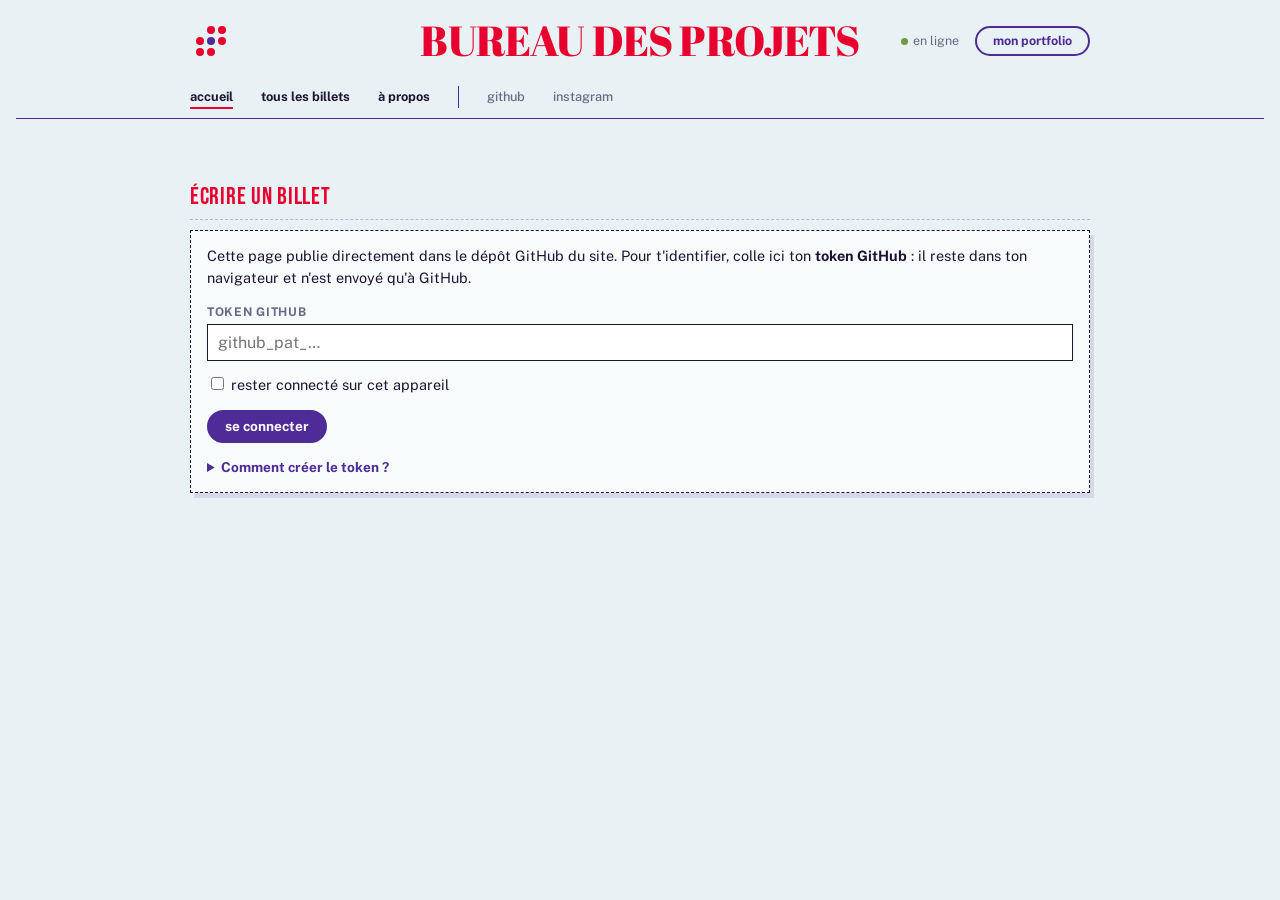
==== admin/index.html @ ff03bd20 "Adding admin post editor" ====
<!DOCTYPE html>
<html lang="fr">
<head>
<meta charset="UTF-8">
<meta name="viewport" content="width=device-width, initial-scale=1.0">
<meta name="robots" content="noindex, nofollow">
<title>bureau des projets - écrire</title>
<link rel="preconnect" href="https://fonts.googleapis.com">
<link rel="preconnect" href="https://fonts.gstatic.com" crossorigin>
<link href="https://fonts.googleapis.com/css2?family=Abril+Fatface&family=Bebas+Neue&family=Public+Sans:ital,wght@0,300..800;1,300..800&display=swap" rel="stylesheet">
<link rel="stylesheet" href="../style.css">
<link rel="stylesheet" href="admin.css">
<link rel="shortcut icon" type="image/png" href="../favicon.png"/>
</head>
<body>
<div class="wrap wrap-admin">

  <main class="admin" data-sans-bandeau>

    <h2>Écrire un billet</h2>
    <p id="message" class="msg" role="status" hidden></p>

    <!-- ============ 1. connexion ============ -->
    <section id="vue-connexion" class="panneau" hidden>
      <p>Cette page publie directement dans le dépôt GitHub du site. Pour t'identifier, colle ici ton <b>token GitHub</b> : il reste dans ton navigateur et n'est envoyé qu'à GitHub.</p>
      <label class="champ">
        <span>token GitHub</span>
        <input type="password" id="champ-token" autocomplete="off" spellcheck="false" placeholder="github_pat_…">
      </label>
      <label class="case">
        <input type="checkbox" id="case-durable"> rester connecté sur cet appareil
      </label>
      <p><button type="button" class="btn btn-principal" id="btn-connexion">se connecter</button></p>

      <details>
        <summary>Comment créer le token ?</summary>
        <ol>
          <li>Sur GitHub : <b>Settings → Developer settings → Personal access tokens → Fine-grained tokens → Generate new token</b>.</li>
          <li><b>Repository access</b> : « Only select repositories », puis <code>bureau-des-projets</code>.</li>
          <li><b>Permissions → Repository permissions → Contents</b> : « Read and write ».</li>
          <li>Choisis une durée d'expiration, génère, copie le token et colle-le ci-dessus.</li>
        </ol>
        <p class="aide">Ne mets jamais ce token dans un fichier du site. Si tu le perds ou le soupçonnes d'être exposé, révoque-le sur GitHub et crées-en un autre.</p>
      </details>
    </section>

    <!-- ============ 2. liste ============ -->
    <section id="vue-liste" hidden>
      <p class="actions">
        <button type="button" class="btn btn-principal" id="btn-nouveau">+ nouveau billet</button>
        <button type="button" class="btn" id="btn-deconnexion">se déconnecter</button>
      </p>

      <div id="bloc-brouillons" class="panneau" hidden>
        <h3>Brouillons sur cet appareil</h3>
        <ul id="liste-brouillons" class="liste-admin"></ul>
      </div>

      <div class="panneau">
        <h3>Billets publiés</h3>
        <ul id="liste-billets" class="liste-admin"></ul>
      </div>
    </section>

    <!-- ============ 3. éditeur ============ -->
    <section id="vue-editeur" hidden>
      <p class="actions">
        <button type="button" class="btn" id="btn-retour">← retour</button>
      </p>

      <div class="panneau">
        <label class="champ">
          <span>titre</span>
          <input type="text" id="champ-titre" maxlength="140" autocomplete="off" placeholder="Le titre de ton billet">
        </label>
        <div class="deux-champs">
          <label class="champ">
            <span>date</span>
            <input type="date" id="champ-date">
          </label>
          <label class="champ">
            <span>adresse (slug)</span>
            <input type="text" id="champ-slug" maxlength="60" autocomplete="off" spellcheck="false" placeholder="genere-depuis-le-titre">
          </label>
        </div>
      </div>

      <div class="onglets" role="tablist">
        <button type="button" role="tab" id="onglet-ecrire" class="onglet actif">écrire</button>
        <button type="button" role="tab" id="onglet-apercu" class="onglet">aperçu</button>
      </div>

      <div id="panneau-ecrire">
        <div class="outils">
          <div class="barre" id="barre" role="toolbar" aria-label="mise en forme">
            <div class="groupe">
              <button type="button" data-cmd="undo" title="Annuler">↶</button>
              <button type="button" data-cmd="redo" title="Rétablir">↷</button>
            </div>
            <div class="groupe">
              <button type="button" data-bloc="p" title="Paragraphe">Texte</button>
              <button type="button" data-bloc="h3" title="Titre de section">Titre</button>
              <button type="button" data-bloc="h4" title="Sous-titre">Sous-titre</button>
              <button type="button" data-bloc="blockquote" title="Citation">Citation</button>
            </div>
            <div class="groupe">
              <button type="button" data-cmd="bold" data-etat title="Gras (Ctrl+B)"><b>B</b></button>
              <button type="button" data-cmd="italic" data-etat title="Italique (Ctrl+I)"><i>I</i></button>
              <button type="button" data-cmd="underline" data-etat title="Souligné (Ctrl+U)"><u>U</u></button>
              <button type="button" data-cmd="strikeThrough" data-etat title="Barré"><s>S</s></button>
            </div>
            <div class="groupe">
              <button type="button" data-cmd="insertUnorderedList" data-etat title="Liste à puces">Liste</button>
              <button type="button" data-cmd="insertOrderedList" data-etat title="Liste numérotée">1. 2.</button>
            </div>
            <div class="groupe">
              <button type="button" data-align="" title="Aligner à gauche">Gauche</button>
              <button type="button" data-align="ali-centre" title="Centrer">Centre</button>
              <button type="button" data-align="ali-droite" title="Aligner à droite">Droite</button>
            </div>
            <div class="groupe">
              <button type="button" data-action="lien" title="Ajouter un lien (Ctrl+K)">Lien</button>
              <button type="button" data-cmd="unlink" title="Retirer le lien">Délier</button>
              <button type="button" data-action="image" title="Insérer une image">Image</button>
              <button type="button" data-cmd="insertHorizontalRule" title="Ligne de séparation">Séparateur</button>
              <button type="button" data-cmd="removeFormat" title="Effacer la mise en forme du texte sélectionné">Nettoyer</button>
            </div>
          </div>

          <div class="barre barre-image" id="barre-image" hidden>
            <span class="etiquette">image</span>
            <div class="groupe">
              <button type="button" data-taille="taille-s">Petite</button>
              <button type="button" data-taille="taille-m">Moyenne</button>
              <button type="button" data-taille="taille-l">Grande</button>
              <button type="button" data-taille="taille-xl">Pleine</button>
            </div>
            <div class="groupe">
              <button type="button" data-aligne="ali-gauche">Gauche</button>
              <button type="button" data-aligne="ali-centre">Centre</button>
              <button type="button" data-aligne="ali-droite">Droite</button>
            </div>
            <div class="groupe">
              <button type="button" data-img="alt" title="Description pour les lecteurs d'écran">Texte alt</button>
              <button type="button" data-img="haut" title="Monter">↑</button>
              <button type="button" data-img="bas" title="Descendre">↓</button>
              <button type="button" data-img="supprimer" class="danger">Supprimer</button>
            </div>
          </div>
        </div>

        <input type="file" id="fichier-image" accept="image/png,image/jpeg,image/webp,image/gif" multiple hidden>
        <div id="zone-ecriture" class="billet-corps zone-ecriture" contenteditable="true" spellcheck="true"></div>
        <p class="aide" id="compteur"></p>
      </div>

      <div id="panneau-apercu" hidden>
        <p class="aide">Aperçu avec le vrai style du site, tel que le billet sera publié.</p>
        <iframe id="cadre-apercu" title="aperçu du billet"></iframe>
      </div>

      <p class="actions actions-fin">
        <button type="button" class="btn btn-principal" id="btn-publier">publier</button>
        <button type="button" class="btn" id="btn-brouillon">enregistrer le brouillon</button>
        <span class="aide" id="info-brouillon"></span>
      </p>
    </section>

  </main>

</div>

<script src="../commun.js"></script>
<script src="github.js"></script>
<script src="editeur.js"></script>
<script src="app.js"></script>

</body>
</html>
---- style.css ----
:root{
  --bg: #e8f1f3;
  --text: #1f1433;
  --muted: #6b6785;
  --border: #1f1433;
  --border-soft: #b9b3d6;
  --card-bg: #f7fbfc;
  --accent: #e8002f;
  --violet: #4E2B97;
  --accent-visited: #4E2B97;
  --dot: #6f9c3e;
  --h1: "Public Sans", sans-serif;
  --display: "Public Sans", sans-serif;
  --titre: "Bebas Neue", sans-serif;
  --logo: "Abril Fatface", serif;
}

body{
  margin:0;
  padding:24px 16px 60px;
  background:var(--bg);
  color:var(--text);
  font-family: var(--display), serif;
  font-size: 17px;
  font-weight: 400;
  line-height:1.5;
  position:relative;
}
a{ color:var(--accent); }
a:visited{ color:var(--accent-visited); }

.wrap{
  max-width:900px;
  margin:0 auto;
  display:grid;
  grid-template-columns:1fr 220px;
  gap:36px;
  align-items:start;
}

@media (max-width:680px){
  .wrap{ grid-template-columns:1fr; }
  aside{ order:2; }
  main{ order:1; }
}

::selection{ background:var(--accent); color:var(--bg); }
.tagline{
  font-family:var(--h1), monospace;
  font-size:0.82rem;
  color:var(--muted);
  margin:8px 0 20px;
}

.tagline-date{
  font-family:var(--h1), monospace;
  font-size:0.82rem;
  font-weight: 200;
  color:var(--muted);
  margin:8px 0 20px;
}

.tagline-signature {
  font-family: var(--display), monospace;
  font-size: 1rem;
  font-weight: 500;
  color: var(--muted);
  margin: 8px 0 20px;
  text-align: end;
}

.statut{
  font-family: var(--h1), monospace;
  font-size:0.8rem;
  background:var(--card-bg);
  border:1px solid var(--border);
  padding:6px 10px;
  display:inline-block;
  margin-bottom:24px;
  position:relative;
}
.statut b{ color:var(--accent); }

h2{
  position:relative;
  font-family:var(--titre), sans-serif;
  font-weight:400;
  color:var(--accent);
  font-size:1.5rem;
  text-transform:uppercase;
  letter-spacing:0.03em;
  margin:32px 0 10px;
  border-bottom:1px dashed var(--border-soft);
  padding-bottom:4px;
  width: 450px;
}

#psst {
    display: inline-block;
    position: absolute;
    margin-left: -60px;
    margin-top: -15px;
    z-index: -1;
    transition: 0.8s ease;
}
#psst:hover {
    margin-left: -113px;
}

.blog {
  width: 45%;
  display: block;
  justify-self: center;
}

.avatar img {
  display: block;
  justify-self: center;
  width: 155px;
  height: 155px;
  border-radius: 100%;
  border: 1px solid var(--border);
  align-content: baseline;
  object-fit: cover;
  box-shadow: 3px 4px 0 rgba(78, 43, 151, 0.12);
}

ul.projets,
.billet-corps{
  list-style:none;
  padding: .9rem;
  margin: 0;
  border: 1px dashed var(--border);
  background: var(--card-bg);
  font-size: 1rem;
}
ul.projets li{
  padding:8px 0;
  border-bottom:1px solid var(--border-soft);
  font-family: var(--h1);
}
ul.projets li:last-child{ border-bottom:none; }
ul.projets a, .billet-corps a{ font-weight:500; text-decoration:none; }
ul.projets a:hover, .billet-corps a:hover{ text-decoration:underline; }
ul.projets .desc{
  display:block;
  font-size:0.85rem;
  color:var(--muted);
  margin-top:2px;
}

.billet{
  margin-bottom: 5px;
  border: 1px dashed var(--border);
  background: var(--card-bg);
  padding: .9rem;
  font-family: var(--h1);
}
.billet .date{
  font-family:var(--h1), monospace;
  font-size:0.75rem;
  color:var(--muted);
}
.billet h3{ font-family:var(--titre), sans-serif; font-weight:400; letter-spacing:0.02em; font-size:1.4rem; margin:2px 0 4px; }
.billet h3 a{ text-decoration:none; }
.billet h3 a:hover{ text-decoration:underline; }
.billet p{ margin:0; font-size:0.92rem; color:var(--text); }

footer{
  position:relative;
  margin-top:40px;
  padding-top:16px;
  border-top:2px solid var(--border);
  font-family:var(--h1), monospace;
  font-size:0.75rem;
  color:var(--muted);
}

hr{ border:none; /*border-top:1px dashed var(--border-soft);*/ margin:24px 0; }

/* ---- sidebar ---- */
aside{
  font-family:var(--h1), monospace;
  font-size:0.82rem;
  top: 10%;
  position: relative;
}
aside .bloc, .bloc-spotify{
  position:relative;
  border:1px solid var(--border);
  background:var(--card-bg);
  padding:12px;
  margin-bottom:16px;
}

.bloc-spotify { border-radius: 10px;}

aside .bloc h4{
  margin:0 0 8px;
  font-size:0.72rem;
  text-transform:uppercase;
  letter-spacing:0.06em;
  color:var(--muted);
}
aside ul{ list-style:none; margin:0; padding:0; text-transform: capitalize; }
aside ul li{ margin-bottom:6px; }
aside ul li a{ text-decoration:none; }
aside ul li a:hover{ text-decoration:underline; }

.dot{
  display:inline-block; width:7px; height:7px;
  border-radius:50%; background:var(--dot);
  margin-right:5px;
}

  /* ---- le renard, posé sur le coin bas-droit du bloc "en ce moment" ---- */
  .renard{
    position:absolute;
    bottom:-18px;
    right:-45px;
    width:64px;
    z-index:4;
  }

@media (max-width:680px){
  .renard {
    position: absolute;
    bottom: -5px;
    right: -17px;
    width: 64px;
    z-index: 4;}
    #psst {display: none;}
  }

/* ==== positionnement de base ==== */

main, aside{ position:relative; }

@media (max-width:680px){
  h2 {width: 210px;}
}
/* ==== égaliseur animé à côté du morceau Spotify ==== */

#spotify-cover{
  width:50px;
  height:50px;
  margin-right: 2px;
  object-fit:cover;
  border:1px solid var(--border);
  flex-shrink:0;
  border-radius: 10px;
}

.eq{
  display:inline-flex;
  align-items:flex-end;
  gap:2px;
  height:12px;
  margin-left:6px;
  vertical-align:middle;
}
.eq span{
  display:block;
  width:3px;
  height:3px;
  background:var(--border-soft);
  animation:eq-bounce 0.9s ease-in-out infinite;
  animation-play-state:paused;
}
.eq span:nth-child(1){ animation-delay:0s; }
.eq span:nth-child(2){ animation-delay:0.2s; }
.eq span:nth-child(3){ animation-delay:0.4s; }
.eq span:nth-child(4){ animation-delay:0.2s; }
.eq span:nth-child(5){ animation-delay:0s; }
.eq span:nth-child(6){ animation-delay:0.2s; }
.eq span:nth-child(7){ animation-delay:0.4s; }
.eq span:nth-child(8){ animation-delay:0.2s; }
.eq span:nth-child(9){ animation-delay:0s; }
.eq span:nth-child(10){ animation-delay:0.2s; }
.eq span:nth-child(11){ animation-delay:0.4s; }
.eq span:nth-child(12){ animation-delay:0.2s; }
.eq span:nth-child(13){ animation-delay:0s; }
.eq span:nth-child(14){ animation-delay:0.2s; }
.eq span:nth-child(15){ animation-delay:0.4s; }
.eq span:nth-child(16){ animation-delay:0.2s; }
.eq span:nth-child(17){ animation-delay:0s; }
.eq.playing span{ animation-play-state:running; }

@keyframes eq-bounce{
  0%, 100% { height:3px; }
  50% { height:12px; }
}

/* ==== texture de fond et profondeur ==== */

body::before{
  content:'';
  position:fixed;
  inset:0;
  background-image:url('bg-dot.png');
  background-repeat:repeat;
  background-size:50px 50px;
  opacity:0.05;
  z-index:0;
  pointer-events:none;
}
.wrap{
  position:relative;
  z-index:1;
}

/* ombres douces et chaudes pour donner du relief aux blocs, plutôt qu'un gris/noir plat */
.bloc,
.statut,
ul.projets,
.billet-corps,
.billet,
.bloc-spotify{
  box-shadow: 3px 4px 0 rgba(78, 43, 151, 0.12);
}

aside .bloc:hover{
  box-shadow: 4px 5px 0 rgba(78, 43, 151, 0.16);
  transform: translateY(-1px);
  transition: box-shadow 0.15s ease, transform 0.15s ease;
}

/* ==== bulle de pensée du renard ==== */
 
.renard{ pointer-events:auto; cursor:default; }
 
.renard-bulle{
  position:absolute;
  bottom:55px;
  right:-40px;
  z-index:6;
  opacity:0;
  visibility:hidden;
  transition:opacity 0.2s ease;
  pointer-events:none;
}
.renard-bulle.visible{
  opacity:1;
  visibility:visible;
}
 
.bulle-petite, .bulle-moyenne{
  position:absolute;
  background:var(--card-bg);
  border:1.5px solid var(--border);
  border-radius:50%;
}
.bulle-petite{
  width:6px; height:6px;
  bottom:-8px; right:14px;
}
.bulle-moyenne{
  width:12px; height:12px;
  bottom:0px; right:4px;
}
 
.bulle-grande{
  display:block;
  position:relative;
  background:var(--card-bg);
  border:1.5px solid var(--border);
  border-radius:50% 50% 48% 52% / 55% 60% 40% 45%;
  padding:10px 14px;
  font-family:var(--h1), monospace;
  font-size:0.68rem;
  color:var(--text);
  width:100px;
  text-align:center;
  box-shadow:2px 3px 0 rgba(78, 43, 151,0.12);
  margin-bottom:14px;
}
 
@media (max-width:680px){
  .renard-bulle{ bottom:40px; right:-10px; }
  .bulle-grande{ width:130px; font-size:0.64rem; }
}

/* ==== header façon presse (injecté par commun.js) ==== */

.site-header{
  position:relative;
  z-index:2;
  margin:-24px -16px 28px;
  padding:0 16px;
}

.header-haut{
  max-width:900px;
  margin:0 auto;
  display:grid;
  grid-template-columns:1fr auto 1fr;
  align-items:center;
  padding:20px 0 14px;
}

.header-dots {
  justify-self: start;
  display: grid;
  grid-template-columns: repeat(3, 8px);
  grid-template-rows: repeat(3, 8px);
  gap: 3px;
  padding: 6px;
  background: none;
  border: none;
  cursor: pointer;
}
.header-dots span {
  width: 8px;
  height: 8px;
  border-radius: 50%;
  background: var(--accent);
}
/* Les six pétales */
.header-dots span:nth-child(1) { grid-area: 1 / 2; }
.header-dots span:nth-child(2) { grid-area: 1 / 3; }
.header-dots span:nth-child(3) { grid-area: 2 / 3; }
.header-dots span:nth-child(4) { grid-area: 3 / 2; }
.header-dots span:nth-child(5) { grid-area: 3 / 1; }
.header-dots span:nth-child(6) { grid-area: 2 / 1; }

/* Le cœur de la fleur */
.header-dots span:nth-child(7) {
  grid-area: 2 / 2;
  background: var(--violet);
}

.header-logo,
.header-logo:visited{
  font-family:var(--logo), serif;
  font-size:2.6rem;
  line-height:1;
  letter-spacing:-0.02em;
  color:var(--accent);
  text-decoration:none;
  text-align:center;
  text-transform: uppercase;
}

.header-droite{
  justify-self:end;
  display:flex;
  align-items:center;
  gap:16px;
  font-family:var(--h1), sans-serif;
  font-size:0.78rem;
}
.header-statut{ color:var(--muted); white-space:nowrap; }

.header-pilule,
.header-pilule:visited{
  border:2px solid var(--violet);
  border-radius:999px;
  padding:4px 16px;
  color:var(--violet);
  font-weight:700;
  text-decoration:none;
  white-space:nowrap;
  transition:background 0.15s ease, color 0.15s ease;
}
.header-pilule:hover{
  background:var(--violet);
  color:var(--bg);
}

.header-menu{ border-bottom:1px solid var(--violet); }
.header-menu-liste{
  max-width:900px;
  margin:0 auto;
  display:flex;
  align-items:center;
  gap:28px;
  padding:10px 0;
  overflow-x:auto;
  white-space:nowrap;
  scrollbar-width:none;
  font-family:var(--h1), sans-serif;
  font-size:0.8rem;
}
.header-menu-liste::-webkit-scrollbar{ display:none; }

.header-menu a,
.header-menu a:visited{
  color:var(--muted);
  font-weight:500;
  text-decoration:none;
}
.header-menu a.principal,
.header-menu a.principal:visited{
  color:var(--text);
  font-weight:700;
}
.header-menu a.actif,
.header-menu a.actif:visited{
  text-decoration:underline;
  text-decoration-color:var(--accent);
  text-decoration-thickness:2px;
  text-underline-offset:6px;
}
.header-menu a:hover{
  text-decoration:underline;
  text-decoration-color:var(--violet);
  text-decoration-thickness:2px;
  text-underline-offset:6px;
}
.header-sep{
  flex-shrink:0;
  width:1px;
  height:22px;
  background:var(--violet);
}

@media (max-width:680px){
  .header-haut{ padding:16px 0 10px; }
  .header-logo, .header-logo:visited{ font-size:1.7rem; }
  .header-droite{ display:none; }
  .header-menu-liste{ gap:20px; }
}

/* ==== contenu des billets (écrit avec l'éditeur de /admin) ==== */

.billet-corps h3{
  font-family:var(--titre), sans-serif;
  font-weight:400;
  font-size:1.5rem;
  letter-spacing:0.02em;
  text-transform:uppercase;
  color:var(--accent);
  margin:1.2em 0 0.3em;
}
.billet-corps h4{
  font-family:var(--h1), sans-serif;
  font-size:0.9rem;
  letter-spacing:0.06em;
  text-transform:uppercase;
  color:var(--violet);
  margin:1.2em 0 0.3em;
}
.billet-corps blockquote{
  margin:1em 0;
  padding:0.2em 1em;
  border-left:3px solid var(--violet);
  color:var(--muted);
  font-style:italic;
}
.billet-corps ul,
.billet-corps ol{ margin:0.6em 0; padding-left:1.4em; }
.billet-corps hr{ border-top:1px dashed var(--border-soft); margin:1.4em 0; }
.billet-corps .ali-centre{ text-align:center; }
.billet-corps .ali-droite{ text-align:right; }

.photo{ margin:1em 0; }
.photo img{
  display:block;
  max-width:100%;
  height:auto;
  border:1px solid var(--border);
  box-shadow:3px 4px 0 rgba(78, 43, 151, 0.12);
}
.photo figcaption{
  margin-top:0.4rem;
  font-size:0.8rem;
  color:var(--muted);
}
.photo.taille-s img{ width:30%; }
.photo.taille-m img{ width:45%; }
.photo.taille-l img{ width:70%; }
.photo.taille-xl img{ width:100%; }
.photo.ali-gauche img{ margin-right:auto; }
.photo.ali-centre img{ margin-left:auto; margin-right:auto; }
.photo.ali-droite img{ margin-left:auto; }
.photo.ali-centre figcaption{ text-align:center; }
.photo.ali-droite figcaption{ text-align:right; }

@media (max-width:680px){
  .photo.taille-s img{ width:50%; }
  .photo.taille-m img{ width:75%; }
  .photo.taille-l img{ width:100%; }
}
---- admin/admin.css ----
/* admin/admin.css — styles de la page d'écriture (n'affecte aucune autre page) */

[hidden]{ display:none !important; }

.wrap-admin{ grid-template-columns:minmax(0, 1fr); } /* minmax(0,…) : la barre d'outils défile au lieu d'élargir la page */
.admin{ min-width:0; }
.admin h2{ width:auto; }
.admin h3{
  font-family:var(--titre), sans-serif;
  font-weight:400;
  font-size:1.3rem;
  letter-spacing:0.02em;
  text-transform:uppercase;
  color:var(--accent);
  margin:0 0 0.6rem;
}

/* ---- panneaux, champs, boutons ---- */

.panneau{
  background:var(--card-bg);
  border:1px dashed var(--border);
  padding:0.9rem 1rem;
  margin-bottom:1rem;
  box-shadow:4px 5px 0 rgba(78, 43, 151, 0.12);
  font-family:var(--h1), sans-serif;
  font-size:0.9rem;
}
.panneau p:first-child{ margin-top:0; }

.champ{ display:block; margin:0 0 0.8rem; }
.champ span{
  display:block;
  margin-bottom:0.2rem;
  font-size:0.75rem;
  font-weight:700;
  letter-spacing:0.06em;
  text-transform:uppercase;
  color:var(--muted);
}
.champ input{
  width:100%;
  box-sizing:border-box;
  padding:0.5rem 0.6rem;
  border:1px solid var(--border);
  background:#fff;
  color:var(--text);
  font-family:var(--h1), sans-serif;
  font-size:1rem;
}
.champ input:focus,
.zone-ecriture:focus{ outline:2px solid var(--violet); outline-offset:1px; }
.deux-champs{ display:grid; grid-template-columns:1fr 2fr; gap:0 1rem; }
.case{ display:block; margin-bottom:0.8rem; }

.btn{
  padding:0.4rem 1rem;
  border:2px solid var(--violet);
  border-radius:999px;
  background:transparent;
  color:var(--violet);
  font-family:var(--h1), sans-serif;
  font-size:0.85rem;
  font-weight:700;
  cursor:pointer;
  transition:background 0.15s ease, color 0.15s ease;
}
.btn:hover{ background:var(--violet); color:var(--bg); }
.btn-principal{ background:var(--violet); color:#fff; }
.btn-principal:hover{ background:var(--accent); border-color:var(--accent); }
.btn:disabled{ opacity:0.5; cursor:wait; }
.btn.danger{ border-color:var(--accent); color:var(--accent); }
.btn.danger:hover{ background:var(--accent); color:#fff; }

.actions{ display:flex; flex-wrap:wrap; align-items:center; gap:0.6rem; margin:0 0 1rem; }
.actions-fin{ margin-top:1rem; }
.aide{ font-family:var(--h1), sans-serif; font-size:0.78rem; color:var(--muted); }

.msg{
  padding:0.5rem 0.8rem;
  border:1px solid var(--border-soft);
  background:#fff;
  font-family:var(--h1), sans-serif;
  font-size:0.88rem;
}
.msg.erreur{ border-color:var(--accent); color:var(--accent); }
.msg.ok{ border-color:var(--dot); }

details{ font-size:0.85rem; }
details summary{ cursor:pointer; color:var(--violet); font-weight:700; }
details ol{ padding-left:1.2rem; }
code{ background:#fff; padding:0 0.25em; border:1px solid var(--border-soft); }

/* ---- listes (billets, brouillons) ---- */

.liste-admin{ list-style:none; margin:0; padding:0; }
.liste-admin li{
  display:flex;
  flex-wrap:wrap;
  align-items:center;
  gap:0.4rem 0.8rem;
  padding:0.5rem 0;
  border-bottom:1px solid var(--border-soft);
}
.liste-admin li:last-child{ border-bottom:none; }
.liste-admin .titre{ flex:1 1 14rem; font-weight:600; }
.liste-admin .meta{ color:var(--muted); font-size:0.78rem; }
.liste-admin .btn{ padding:0.15rem 0.7rem; font-size:0.78rem; }

/* ---- onglets ---- */

.onglets{ display:flex; gap:0.4rem; margin-bottom:0.6rem; }
.onglet{
  padding:0.3rem 1rem;
  border:1px solid var(--border);
  border-bottom:none;
  background:transparent;
  color:var(--muted);
  font-family:var(--h1), sans-serif;
  font-size:0.85rem;
  cursor:pointer;
}
.onglet.actif{ background:var(--card-bg); color:var(--text); font-weight:700; }

/* ---- barre d'outils ---- */

.outils{
  position:sticky;
  top:0;
  z-index:5;
  background:var(--bg);
  padding:0.4rem 0;
}
.barre{
  display:flex;
  align-items:center;
  gap:0.6rem;
  overflow-x:auto;
  padding:0.35rem 0.5rem;
  border:1px solid var(--border);
  background:var(--card-bg);
  scrollbar-width:none;
}
.barre::-webkit-scrollbar{ display:none; }
.barre + .barre{ margin-top:0.3rem; }
.groupe{ display:flex; flex-shrink:0; gap:0.2rem; padding-right:0.6rem; border-right:1px solid var(--border-soft); }
.groupe:last-child{ border-right:none; padding-right:0; }
.barre button{
  flex-shrink:0;
  min-width:2rem;
  padding:0.3rem 0.55rem;
  border:1px solid transparent;
  background:transparent;
  color:var(--text);
  font-family:var(--h1), sans-serif;
  font-size:0.8rem;
  cursor:pointer;
}
.barre button:hover{ border-color:var(--border-soft); background:#fff; }
.barre button.actif{ background:var(--violet); border-color:var(--violet); color:#fff; }
.barre button.danger{ color:var(--accent); }
.barre-image .etiquette{ flex-shrink:0; font-size:0.72rem; font-weight:700; text-transform:uppercase; letter-spacing:0.06em; color:var(--violet); }

/* ---- zone d'écriture (même rendu que le billet publié) ---- */

.zone-ecriture{ min-height:55vh; margin-top:0.4rem; }
.zone-ecriture figure.choisie{ outline:2px solid var(--violet); outline-offset:3px; }
.zone-ecriture figcaption:empty::before{ content:'Ajouter une légende…'; color:var(--border-soft); }
.zone-ecriture figcaption:focus{ outline:1px dashed var(--violet); }

/* ---- aperçu ---- */

#cadre-apercu{
  width:100%;
  min-height:60vh;
  border:1px solid var(--border);
  background:var(--bg);
}

@media (max-width:680px){
  .deux-champs{ grid-template-columns:1fr; }
}
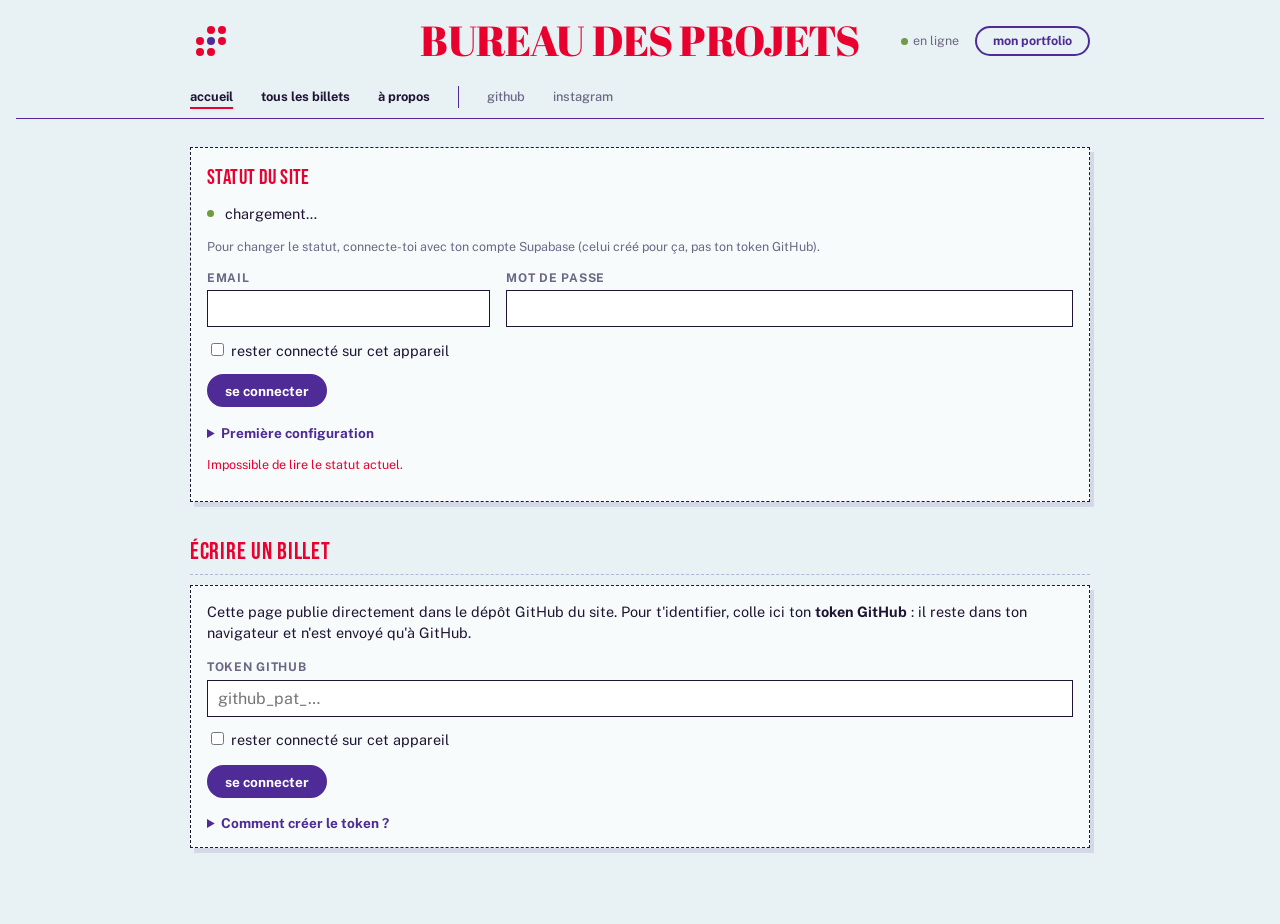
==== commit 98950969: "Fix admin disposition + remove editor img bug" ====
--- a/admin/index.html
+++ b/admin/index.html
@@ -17,6 +17,57 @@
 
   <main class="admin" data-sans-bandeau>
 
+    <div class="panneau" id="panneau-statut">
+      <h3>Statut du site</h3>
+      <p class="statut-actuel">
+        <span class="dot" id="statut-actuel-point"></span><span id="statut-actuel-texte">chargement…</span>
+      </p>
+
+      <!-- connecté à Supabase : la bascule et la phrase -->
+      <div id="statut-connecte" hidden>
+        <label class="bascule">
+          <input type="checkbox" id="statut-online">
+          <span class="piste" aria-hidden="true"></span>
+          <span id="statut-etat">hors ligne</span>
+        </label>
+        <label class="champ">
+          <span>phrase courte (facultative)</span>
+          <input type="text" id="statut-phrase" maxlength="80" list="statut-recents" autocomplete="off" placeholder="ex. : en train de bidouiller le blog">
+        </label>
+        <datalist id="statut-recents"></datalist>
+        <p class="actions">
+          <button type="button" class="btn btn-principal" id="statut-enregistrer">enregistrer</button>
+          <button type="button" class="btn" id="statut-deconnexion">se déconnecter de Supabase</button>
+          <span class="aide" id="statut-compte"></span>
+        </p>
+      </div>
+
+      <!-- pas encore connecté à Supabase -->
+      <div id="statut-connexion" hidden>
+        <p class="aide">Pour changer le statut, connecte-toi avec ton compte Supabase (celui créé pour ça, pas ton token GitHub).</p>
+        <div class="deux-champs">
+          <label class="champ">
+            <span>email</span>
+            <input type="email" id="statut-email" autocomplete="username">
+          </label>
+          <label class="champ">
+            <span>mot de passe</span>
+            <input type="password" id="statut-mdp" autocomplete="current-password">
+          </label>
+        </div>
+        <label class="case">
+          <input type="checkbox" id="statut-durable"> rester connecté sur cet appareil
+        </label>
+        <p class="actions"><button type="button" class="btn btn-principal" id="statut-connexion-btn">se connecter</button></p>
+        <details>
+          <summary>Première configuration</summary>
+          <p class="aide">À faire une seule fois, dans le dashboard Supabase : créer ton compte (Authentication &gt; Users), fermer les inscriptions publiques, puis exécuter <code>0002_statut_ecriture.sql</code> avec ton email. Les étapes détaillées sont en commentaire dans ce fichier.</p>
+        </details>
+      </div>
+
+      <p class="aide" id="statut-msg" role="status"></p>
+    </div>
+
     <h2>Écrire un billet</h2>
     <p id="message" class="msg" role="status" hidden></p>
 
@@ -92,6 +143,8 @@
 
       <div id="panneau-ecrire">
         <div class="outils">
+          <!-- Icônes : Lucide (https://lucide.dev), licence ISC, voir LICENSE-lucide.txt.
+               Copiées en SVG pour ne charger aucun script tiers sur cette page. -->
           <div class="barre" id="barre" role="toolbar" aria-label="mise en forme">
             <div class="groupe">
               <button type="button" data-cmd="undo" title="Annuler">↶</button>
@@ -114,14 +167,14 @@
               <button type="button" data-cmd="insertOrderedList" data-etat title="Liste numérotée">1. 2.</button>
             </div>
             <div class="groupe">
-              <button type="button" data-align="" title="Aligner à gauche">Gauche</button>
-              <button type="button" data-align="ali-centre" title="Centrer">Centre</button>
-              <button type="button" data-align="ali-droite" title="Aligner à droite">Droite</button>
-            </div>
-            <div class="groupe">
-              <button type="button" data-action="lien" title="Ajouter un lien (Ctrl+K)">Lien</button>
-              <button type="button" data-cmd="unlink" title="Retirer le lien">Délier</button>
-              <button type="button" data-action="image" title="Insérer une image">Image</button>
+              <button type="button" data-align="" title="Aligner à gauche" aria-label="Aligner à gauche"><svg class="icone" viewBox="0 0 24 24" aria-hidden="true" focusable="false"><path d="M21 5H3" /> <path d="M15 12H3" /> <path d="M17 19H3" /></svg></button>
+              <button type="button" data-align="ali-centre" title="Centrer" aria-label="Centrer"><svg class="icone" viewBox="0 0 24 24" aria-hidden="true" focusable="false"><path d="M21 5H3" /> <path d="M17 12H7" /> <path d="M19 19H5" /></svg></button>
+              <button type="button" data-align="ali-droite" title="Aligner à droite" aria-label="Aligner à droite"><svg class="icone" viewBox="0 0 24 24" aria-hidden="true" focusable="false"><path d="M21 5H3" /> <path d="M21 12H9" /> <path d="M21 19H7" /></svg></button>
+            </div>
+            <div class="groupe">
+              <button type="button" data-action="lien" title="Ajouter un lien (Ctrl+K)" aria-label="Ajouter un lien (Ctrl+K)"><svg class="icone" viewBox="0 0 24 24" aria-hidden="true" focusable="false"><path d="M10 13a5 5 0 0 0 7.54.54l3-3a5 5 0 0 0-7.07-7.07l-1.72 1.71" /> <path d="M14 11a5 5 0 0 0-7.54-.54l-3 3a5 5 0 0 0 7.07 7.07l1.71-1.71" /></svg></button>
+              <button type="button" data-cmd="unlink" title="Retirer le lien" aria-label="Retirer le lien"><svg class="icone" viewBox="0 0 24 24" aria-hidden="true" focusable="false"><path d="m18.84 12.25 1.72-1.71h-.02a5.004 5.004 0 0 0-.12-7.07 5.006 5.006 0 0 0-6.95 0l-1.72 1.71" /> <path d="m5.17 11.75-1.71 1.71a5.004 5.004 0 0 0 .12 7.07 5.006 5.006 0 0 0 6.95 0l1.71-1.71" /> <line x1="8" x2="8" y1="2" y2="5" /> <line x1="2" x2="5" y1="8" y2="8" /> <line x1="16" x2="16" y1="19" y2="22" /> <line x1="19" x2="22" y1="16" y2="16" /></svg></button>
+              <button type="button" data-action="image" title="Insérer une image" aria-label="Insérer une image"><svg class="icone" viewBox="0 0 24 24" aria-hidden="true" focusable="false"><rect width="18" height="18" x="3" y="3" rx="2" ry="2" /> <circle cx="9" cy="9" r="2" /> <path d="m21 15-3.086-3.086a2 2 0 0 0-2.828 0L6 21" /></svg></button>
               <button type="button" data-cmd="insertHorizontalRule" title="Ligne de séparation">Séparateur</button>
               <button type="button" data-cmd="removeFormat" title="Effacer la mise en forme du texte sélectionné">Nettoyer</button>
             </div>
@@ -173,6 +226,7 @@
 <script src="../commun.js"></script>
 <script src="github.js"></script>
 <script src="editeur.js"></script>
+<script src="statut.js"></script>
 <script src="app.js"></script>
 
 </body>
--- a/style.css
+++ b/style.css
@@ -524,11 +524,10 @@
 /* ==== contenu des billets (écrit avec l'éditeur de /admin) ==== */
 
 .billet-corps h3{
-  font-family:var(--titre), sans-serif;
+  font-family:var(--logo), serif;
   font-weight:400;
-  font-size:1.5rem;
-  letter-spacing:0.02em;
-  text-transform:uppercase;
+  font-size:1.6rem;
+  line-height:1.2;
   color:var(--accent);
   margin:1.2em 0 0.3em;
 }
@@ -558,8 +557,6 @@
   display:block;
   max-width:100%;
   height:auto;
-  border:1px solid var(--border);
-  box-shadow:3px 4px 0 rgba(78, 43, 151, 0.12);
 }
 .photo figcaption{
   margin-top:0.4rem;
--- a/admin/admin.css
+++ b/admin/admin.css
@@ -5,7 +5,8 @@
 .wrap-admin{ grid-template-columns:minmax(0, 1fr); } /* minmax(0,…) : la barre d'outils défile au lieu d'élargir la page */
 .admin{ min-width:0; }
 .admin h2{ width:auto; }
-.admin h3{
+/* titres des panneaux uniquement : ne doit pas atteindre les titres de billets dans la zone d'écriture */
+.panneau > h3{
   font-family:var(--titre), sans-serif;
   font-weight:400;
   font-size:1.3rem;
@@ -65,6 +66,7 @@
   cursor:pointer;
   transition:background 0.15s ease, color 0.15s ease;
 }
+a.btn, a.btn:visited{ text-decoration:none; }
 .btn:hover{ background:var(--violet); color:var(--bg); }
 .btn-principal{ background:var(--violet); color:#fff; }
 .btn-principal:hover{ background:var(--accent); border-color:var(--accent); }
@@ -106,6 +108,45 @@
 .liste-admin .titre{ flex:1 1 14rem; font-weight:600; }
 .liste-admin .meta{ color:var(--muted); font-size:0.78rem; }
 .liste-admin .btn{ padding:0.15rem 0.7rem; font-size:0.78rem; }
+
+/* ---- statut du site : bascule en ligne / hors ligne ---- */
+
+.statut-actuel{ display:flex; align-items:center; gap:0.4rem; margin:0 0 0.8rem; }
+.bascule{ display:inline-flex; align-items:center; gap:0.7rem; margin-bottom:0.9rem; cursor:pointer; font-weight:700; }
+.bascule input{
+  position:absolute;
+  opacity:0;
+  width:1px;
+  height:1px;
+}
+.bascule .piste{
+  position:relative;
+  flex-shrink:0;
+  width:48px;
+  height:26px;
+  border:2px solid var(--border);
+  border-radius:999px;
+  background:#c9c5d8;
+  transition:background 0.15s ease;
+}
+.bascule .piste::after{
+  content:'';
+  position:absolute;
+  top:2px;
+  left:2px;
+  width:18px;
+  height:18px;
+  border-radius:50%;
+  background:#fff;
+  border:2px solid var(--border);
+  box-sizing:content-box;
+  transition:transform 0.15s ease;
+}
+.bascule input:checked + .piste{ background:var(--dot); }
+.bascule input:checked + .piste::after{ transform:translateX(22px); }
+.bascule input:focus-visible + .piste{ outline:2px solid var(--violet); outline-offset:2px; }
+.aide.erreur{ color:var(--accent); }
+.aide.ok{ color:var(--dot); }
 
 /* ---- onglets ---- */
 
@@ -161,6 +202,20 @@
 .barre button.danger{ color:var(--accent); }
 .barre-image .etiquette{ flex-shrink:0; font-size:0.72rem; font-weight:700; text-transform:uppercase; letter-spacing:0.06em; color:var(--violet); }
 
+/* icônes Lucide (SVG intégrés dans la page) */
+.icone{
+  display:block;
+  width:1.15rem;
+  height:1.15rem;
+  fill:none;
+  stroke:currentColor;
+  stroke-width:2;
+  stroke-linecap:round;
+  stroke-linejoin:round;
+}
+/* le bouton "Titre" montre la police des titres de section */
+.barre [data-bloc="h3"]{ font-family:var(--logo), serif; font-size:0.95rem; }
+
 /* ---- zone d'écriture (même rendu que le billet publié) ---- */
 
 .zone-ecriture{ min-height:55vh; margin-top:0.4rem; }
